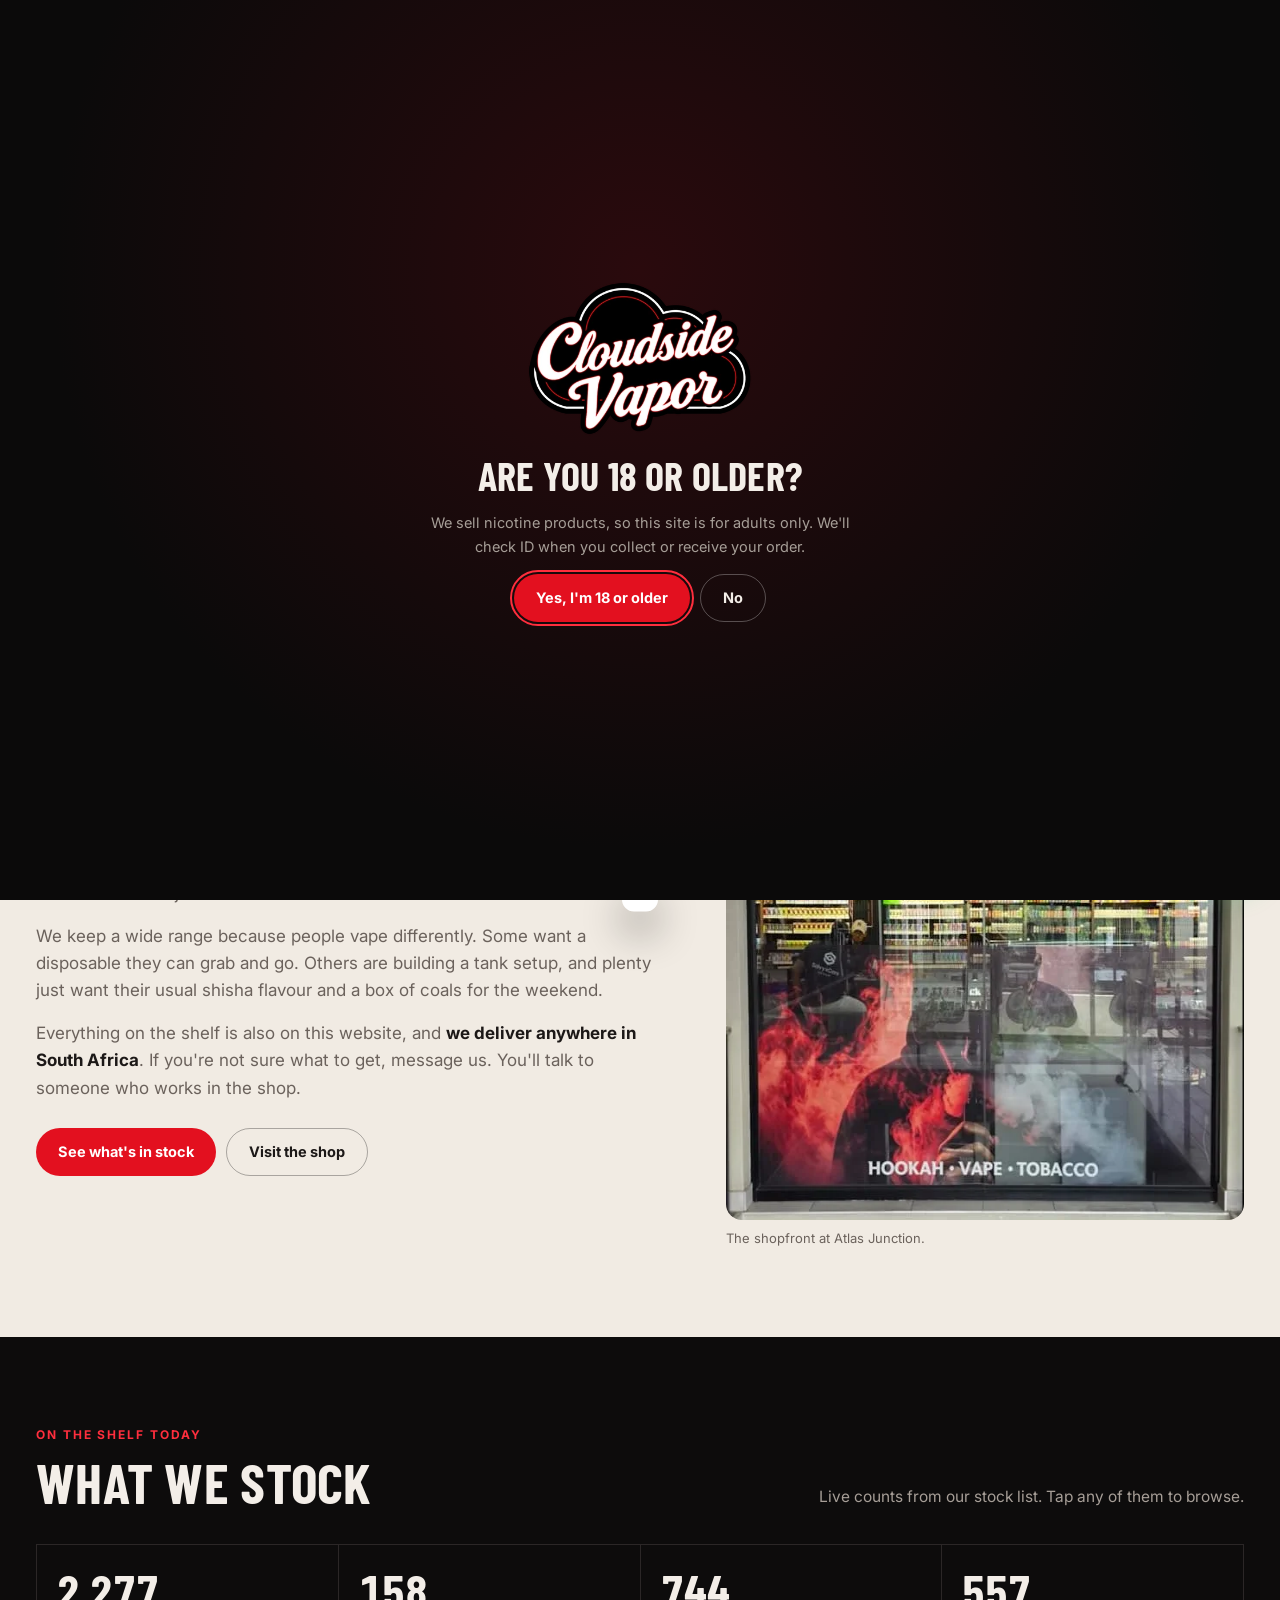
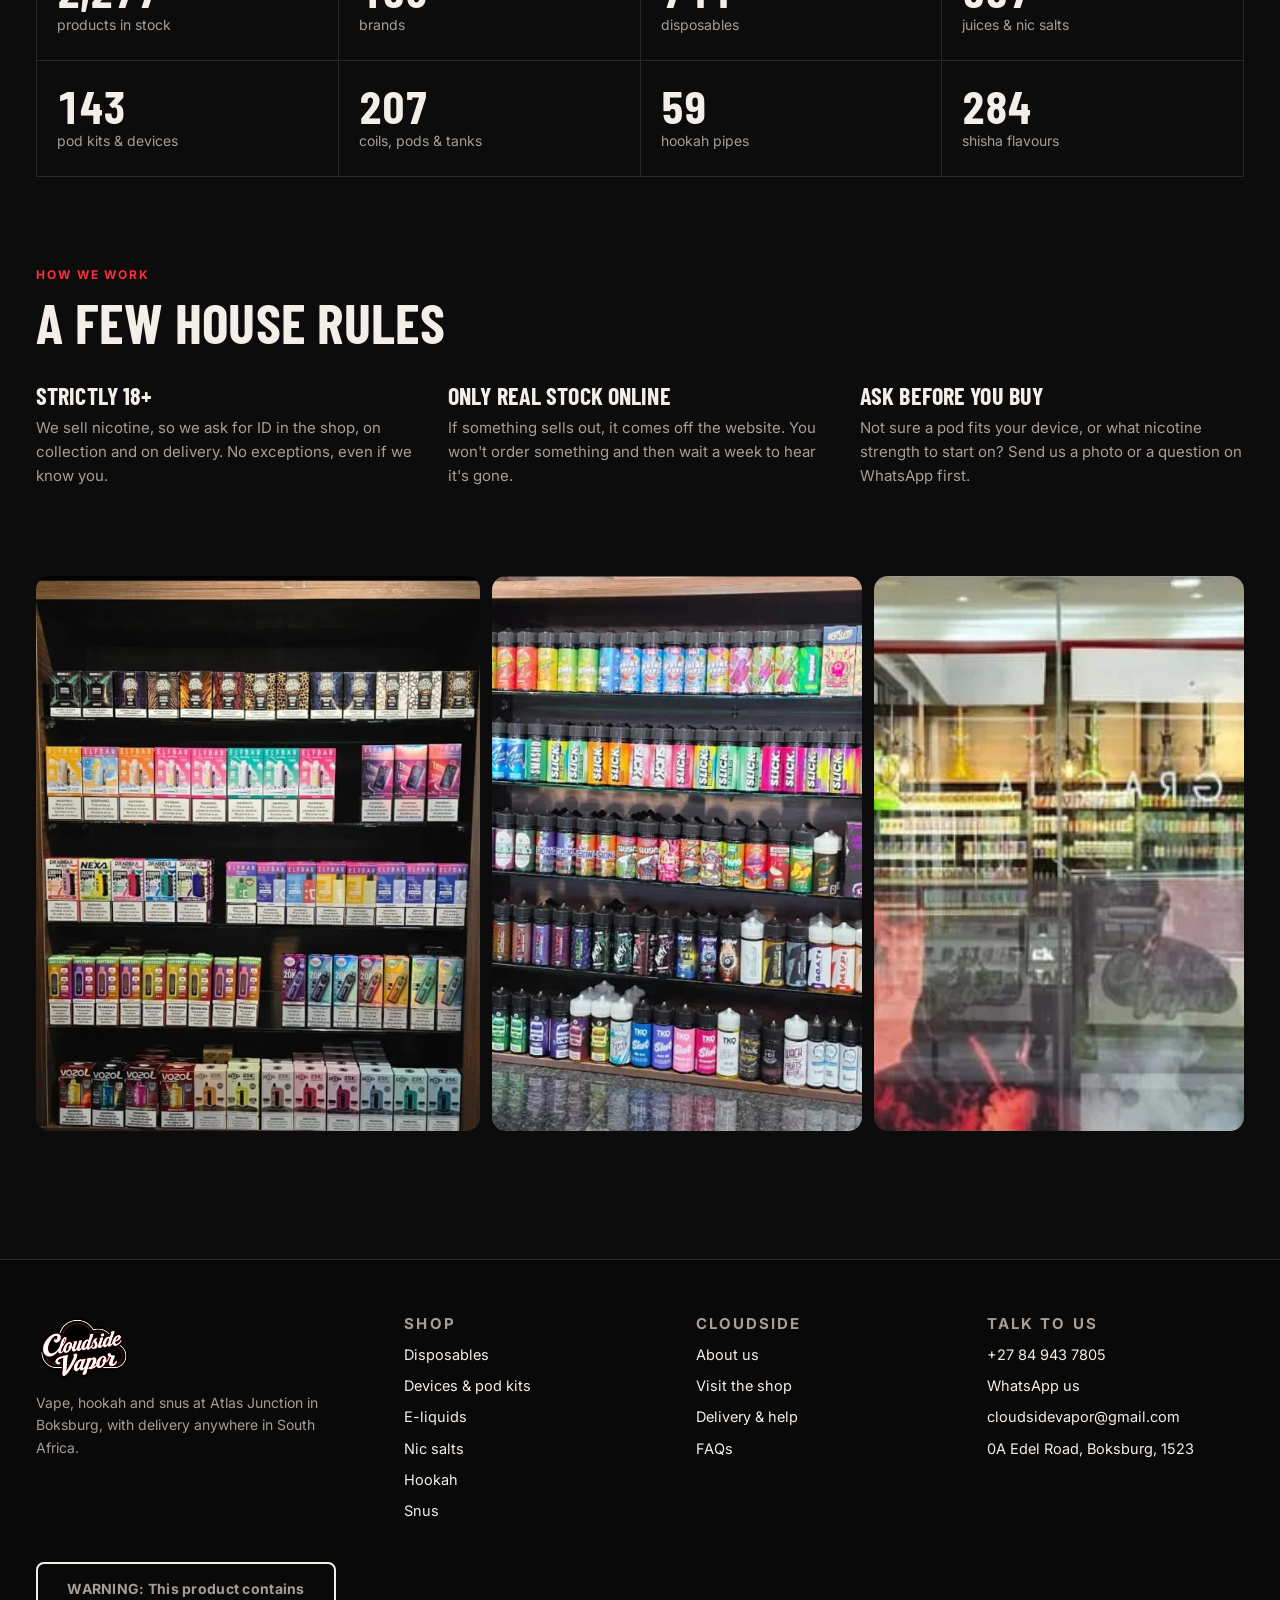
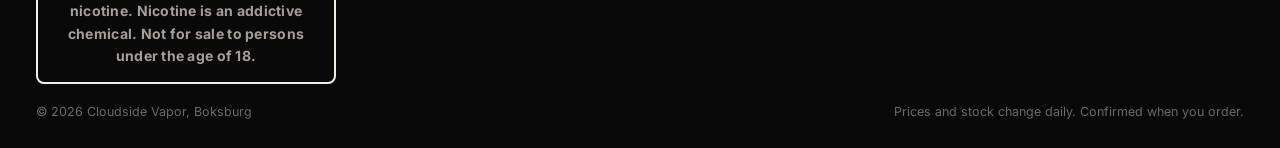
==== about.html @ 5104799c "Rebuild as Cloudside Vapor: multi-page shop with real in-stock catalogue Home, shop with filters, pr" ====
<!doctype html>
<html lang="en-ZA">
<head>
<meta charset="utf-8">
<meta name="viewport" content="width=device-width, initial-scale=1, viewport-fit=cover">
<title>About us · Cloudside Vapor</title>
<meta name="description" content="Cloudside Vapor is a vape, hookah and tobacco shop at Atlas Junction, Boksburg, with delivery across South Africa.">
<meta name="robots" content="noindex, nofollow">
<meta name="theme-color" content="#0d0c0c">
<link rel="icon" href="assets/img/icon.png">
<link rel="preconnect" href="https://fonts.googleapis.com"><link rel="preconnect" href="https://fonts.gstatic.com" crossorigin>
<link rel="stylesheet" href="https://fonts.googleapis.com/css2?family=Barlow+Condensed:wght@600;700&family=Inter:wght@400;500;600;700&display=swap" media="print" onload="this.media='all'">
<link rel="stylesheet" href="assets/site.css">
<style>
.story{display:grid;grid-template-columns:1.1fr .9fr;gap:56px;align-items:center}
.story p{font-size:17px;color:var(--paper-mute);max-width:56ch}
.story p+p{margin-top:16px}
.story p b{color:var(--paper-ink)}
.story figure img{border-radius:16px;width:100%}
.story figcaption{font-size:13px;color:var(--paper-mute);margin-top:8px}
.stock{display:grid;grid-template-columns:repeat(4,1fr);border-top:1px solid var(--line);border-left:1px solid var(--line)}
.stock a{padding:22px 20px;border-right:1px solid var(--line);border-bottom:1px solid var(--line);transition:background .2s}
.stock a:hover{background:var(--panel)}
.stock b{display:block;font-family:var(--head);font-size:46px;line-height:1;font-variant-numeric:tabular-nums}
.stock span{color:var(--mute);font-size:14px}
.rules{display:grid;grid-template-columns:repeat(3,1fr);gap:28px}
.rules h3{font-size:24px;text-transform:uppercase;margin-bottom:8px}
.rules p{color:var(--mute);font-size:15px}
.gallery{display:grid;grid-template-columns:1.2fr 1fr 1fr;gap:12px}
.gallery img{border-radius:14px;width:100%;height:100%;object-fit:cover;aspect-ratio:4/5}
.cta{display:flex;gap:10px;flex-wrap:wrap;margin-top:26px}
@media (max-width:900px){.story{grid-template-columns:1fr}.stock{grid-template-columns:repeat(2,1fr)}.rules{grid-template-columns:1fr}.gallery{grid-template-columns:1fr 1fr}.gallery img:first-child{grid-column:1/-1;aspect-ratio:1}}
</style>
</head>
<body data-page="about">
<main id="main">
  <div class="wrap">
    <nav class="crumbs" aria-label="Breadcrumb"><a href="index.html">Home</a><span>/</span><span>About us</span></nav>
    <header class="phead"><span class="tag">About Cloudside</span><h1 style="margin-top:12px">A proper shop, not just a website</h1>
      <p>We're a vape, hookah and tobacco shop on Atlas Road in Boksburg. You can walk in, and you can also order from anywhere in the country.</p></header>
  </div>

  <section class="sec paper" style="margin-top:48px">
    <div class="wrap story">
      <div>
        <span class="tag">Who we are</span>
        <h2 style="margin:12px 0 22px">Atlas Junction, Boksburg</h2>
        <p>Cloudside Vapor is at <b>0A Edel Road in Atlas Junction</b>. Walk in and you'll see hookah pipes along the top shelf, a whole wall of disposables, and rows of 100ml and 120ml juices from local and international brands.</p>
        <p>We keep a wide range because people vape differently. Some want a disposable they can grab and go. Others are building a tank setup, and plenty just want their usual shisha flavour and a box of coals for the weekend.</p>
        <p>Everything on the shelf is also on this website, and <b>we deliver anywhere in South Africa</b>. If you're not sure what to get, message us. You'll talk to someone who works in the shop.</p>
        <div class="cta"><a class="btn btn-red" href="shop.html">See what's in stock</a><a class="btn btn-line" href="visit.html">Visit the shop</a></div>
      </div>
      <figure><img src="assets/img/shopfront.webp" alt="The Cloudside Vapor shopfront" width="600" height="583" loading="lazy"><figcaption>The shopfront at Atlas Junction.</figcaption></figure>
    </div>
  </section>

  <section class="sec">
    <div class="wrap">
      <div class="sec-head"><div><span class="tag">On the shelf today</span><h2>What we stock</h2></div><p>Live counts from our stock list. Tap any of them to browse.</p></div>
      <div class="stock" id="stock"></div>
    </div>
  </section>

  <section class="sec" style="padding-top:0">
    <div class="wrap">
      <div class="sec-head"><div><span class="tag">How we work</span><h2>A few house rules</h2></div></div>
      <div class="rules">
        <div class="rv"><h3>Strictly 18+</h3><p>We sell nicotine, so we ask for ID in the shop, on collection and on delivery. No exceptions, even if we know you.</p></div>
        <div class="rv"><h3>Only real stock online</h3><p>If something sells out, it comes off the website. You won't order something and then wait a week to hear it's gone.</p></div>
        <div class="rv"><h3>Ask before you buy</h3><p>Not sure a pod fits your device, or what nicotine strength to start on? Send us a photo or a question on WhatsApp first.</p></div>
      </div>
    </div>
  </section>

  <section class="sec" style="padding-top:0">
    <div class="wrap">
      <div class="gallery">
        <img src="assets/img/disposables.webp" alt="Disposables wall: Elf Bar, Dragbar, Artery, Vozol and more" width="600" height="795" loading="lazy">
        <img src="assets/img/eliquids.webp" alt="Rows of e-liquid bottles" width="600" height="685" loading="lazy">
        <img src="assets/img/interior.webp" alt="Hookah pipes on display inside the shop" width="600" height="337" loading="lazy">
      </div>
    </div>
  </section>
</main>
<script src="assets/site.js"></script>
<script>
loadProducts().then((all) => {
  const fmt = (n) => n.toLocaleString("en-ZA").replace(/ /g, " ");
  const n = (fn) => fmt(all.filter(fn).length);
  const brands = new Set(all.map((p) => p.b).filter(Boolean)).size;
  $("#stock").innerHTML = [
    [n(() => true), "products in stock", "shop.html"],
    [brands, "brands", "shop.html"],
    [n((p) => p.s === "Disposables"), "disposables", "shop.html?s=Disposables"],
    [n((p) => p.s === "Nic Salts" || p.s === "E Liquids"), "juices & nic salts", "shop.html?c=vape"],
    [n((p) => p.s === "Devices"), "pod kits & devices", "shop.html?s=Devices"],
    [n((p) => p.s === "Coils, Pods & Tanks"), "coils, pods & tanks", "shop.html?s=Coils%2C+Pods+%26+Tanks"],
    [n((p) => p.s === "Hookah Pipes"), "hookah pipes", "shop.html?s=Hookah+Pipes"],
    [n((p) => p.s === "Hookah Flavour"), "shisha flavours", "shop.html?s=Hookah+Flavour"]
  ].map(([v, l, h]) => `<a href="${h}"><b>${v}</b><span>${l}</span></a>`).join("");
});
</script>
</body>
</html>
---- assets/site.css ----
/* Cloudside Vapor — shared styles. Dark shop floor, warm paper for the "about us" moments, one red. */
:root{
  --bg:#0d0c0c; --panel:#161414; --panel2:#1d1a1a; --line:#2b2727; --ink:#f3eee8; --mute:#a69e97; --dim:#6f6863;
  --red:#e3101f; --red-hi:#ff2e3d; --red-soft:rgba(227,16,31,.14);
  --paper:#f1ebe3; --paper-ink:#1c1817; --paper-mute:#6b625c; --paper-line:#ddd3c8;
  --ok:#2fbf71; --warn:#e8a33a;
  --head:"Barlow Condensed","Arial Narrow",Impact,sans-serif; --body:Inter,system-ui,-apple-system,"Segoe UI",sans-serif;
  --r:14px; --ease:cubic-bezier(.2,.8,.2,1); --hdr:72px;
  color-scheme:dark;
}
*{box-sizing:border-box;margin:0;padding:0}
html{scroll-behavior:smooth;-webkit-text-size-adjust:100%}
body{background:var(--bg);color:var(--ink);font-family:var(--body);font-size:15.5px;line-height:1.6;overflow-x:hidden;-webkit-font-smoothing:antialiased}
body.lock{overflow:hidden}
img{max-width:100%;display:block}
a{color:inherit;text-decoration:none}
button,input,select,textarea{font:inherit;color:inherit}
button{background:none;border:0;cursor:pointer}
:focus-visible{outline:2px solid var(--red-hi);outline-offset:2px;border-radius:6px}
.wrap{width:100%;max-width:1240px;margin-inline:auto;padding-left:max(16px,env(safe-area-inset-left,0px));padding-right:max(16px,env(safe-area-inset-right,0px))}
h1,h2,h3,h4{font-family:var(--head);font-weight:700;line-height:1;letter-spacing:.005em;text-wrap:balance}
h1{font-size:clamp(46px,8vw,92px);text-transform:uppercase}
h2{font-size:clamp(34px,5vw,56px);text-transform:uppercase}
h3{font-size:24px}
.tag{font-size:12px;font-weight:700;letter-spacing:.16em;text-transform:uppercase;color:var(--red-hi)}
.muted{color:var(--mute)}
.sr{position:absolute;width:1px;height:1px;overflow:hidden;clip:rect(0 0 0 0);white-space:nowrap}
.sec{padding-block:88px}
.sec-head{display:flex;justify-content:space-between;align-items:end;gap:20px 40px;flex-wrap:wrap;margin-bottom:34px}
.sec-head p{max-width:440px;color:var(--mute)}
.sec-head .tag{display:block;margin-bottom:10px}

/* buttons */
.btn{display:inline-flex;align-items:center;justify-content:center;gap:9px;height:48px;padding:0 22px;border-radius:999px;font-weight:700;font-size:14.5px;white-space:nowrap;transition:background .2s,transform .2s var(--ease),border-color .2s,color .2s}
.btn:active{transform:scale(.97)}
.btn svg{width:18px;height:18px;flex:none}
.btn-red{background:var(--red);color:#fff}
.btn-red:hover{background:var(--red-hi)}
.btn-line{border:1.5px solid rgba(255,255,255,.28)}
.btn-line:hover{border-color:#fff}
.btn-white{background:#fff;color:#111}
.btn-white:hover{background:var(--red);color:#fff}
.btn-wa{background:#25d366;color:#05301a}
.btn-wa:hover{background:#3be37b}
.btn-sm{height:38px;padding:0 15px;font-size:13.5px}
.btn[disabled]{opacity:.45;pointer-events:none}
.link{text-decoration:underline;text-underline-offset:3px;text-decoration-color:rgba(255,255,255,.35)}
.link:hover{text-decoration-color:currentColor}

/* top strip + header */
.strip{background:var(--red);color:#fff;font-size:13px;font-weight:600}
.strip .wrap{display:flex;justify-content:center;gap:8px 26px;flex-wrap:wrap;padding-block:7px;text-align:center}
.strip a{text-decoration:underline;text-underline-offset:2px}
header.hdr{position:sticky;top:env(safe-area-inset-top,0px);z-index:60;background:rgba(13,12,12,.9);backdrop-filter:blur(12px);-webkit-backdrop-filter:blur(12px);border-bottom:1px solid var(--line)}
.hdr-in{display:flex;align-items:center;gap:22px;height:var(--hdr)}
.logo img{height:50px;width:auto}
.nav{display:flex;gap:4px;font-weight:600;font-size:14.5px}
.nav a{padding:8px 12px;border-radius:8px;color:var(--mute);transition:color .2s,background .2s}
.nav a:hover,.nav a[aria-current="page"]{color:var(--ink);background:rgba(255,255,255,.05)}
.hsearch{flex:1;max-width:380px;margin-left:auto;display:flex;align-items:center;gap:8px;height:42px;padding:0 14px;border-radius:999px;background:var(--panel2);border:1px solid var(--line)}
.hsearch:focus-within{border-color:var(--red)}
.hsearch svg{width:16px;color:var(--dim);flex:none}
.hsearch input{background:none;border:0;outline:0;width:100%;font-size:14px}
.icons{display:flex;gap:6px;align-items:center}
.ibtn{position:relative;width:42px;height:42px;border-radius:50%;display:grid;place-items:center;transition:background .2s}
.ibtn:hover{background:rgba(255,255,255,.07)}
.ibtn svg{width:21px;height:21px}
.ibtn .n{position:absolute;top:2px;right:0;min-width:18px;height:18px;padding:0 5px;border-radius:9px;background:var(--red);color:#fff;font-size:10.5px;font-weight:800;display:grid;place-items:center}
.ibtn .n[hidden]{display:none}
.ibtn.bump{animation:bump .45s var(--ease)}
@keyframes bump{40%{transform:scale(1.22)}}
.burger{display:none}
.mnav{position:fixed;inset:0;z-index:95;background:var(--bg);padding:calc(20px + env(safe-area-inset-top,0px)) max(20px,env(safe-area-inset-right,0px)) 30px max(20px,env(safe-area-inset-left,0px));display:flex;flex-direction:column;gap:4px;transform:translateX(100%);transition:transform .4s var(--ease);overflow:auto}
.mnav.on{transform:none}
.mnav .x{align-self:flex-end;margin-bottom:10px}
.mnav a{font-family:var(--head);font-size:40px;font-weight:700;text-transform:uppercase;padding:4px 0;border-bottom:1px solid var(--line)}
.mnav .mfoot{margin-top:auto;padding-top:24px;color:var(--mute);font-size:14px;display:grid;gap:6px}

/* product card */
.grid{display:grid;grid-template-columns:repeat(auto-fill,minmax(212px,1fr));gap:16px}
.card{position:relative;display:flex;flex-direction:column;background:var(--panel);border:1px solid var(--line);border-radius:var(--r);overflow:hidden;transition:border-color .25s,transform .3s var(--ease)}
.card:hover{border-color:#433c3c;transform:translateY(-3px)}
.card .ph{position:relative;aspect-ratio:1;background:#fff;display:grid;place-items:center;overflow:hidden}
.card .ph img{width:100%;height:100%;object-fit:contain;padding:10px;transition:transform .5s var(--ease)}
.card:hover .ph img{transform:scale(1.05)}
.noimg{width:100%;height:100%;display:grid;place-items:center;align-content:center;gap:8px;background:repeating-linear-gradient(-45deg,#191616 0 10px,#1c1919 10px 20px);color:var(--dim);text-align:center;padding:14px}
.noimg img{width:62%;opacity:.55;padding:0!important}
.noimg span{font-size:11px;letter-spacing:.12em;text-transform:uppercase}
.card .flags{position:absolute;top:10px;left:10px;display:flex;gap:6px;z-index:2}
.flag{font-size:10.5px;font-weight:800;letter-spacing:.1em;text-transform:uppercase;padding:4px 8px;border-radius:5px;background:var(--red);color:#fff}
.flag.dark{background:#111;color:#fff}
.fav{position:absolute;top:8px;right:8px;z-index:2;width:36px;height:36px;border-radius:50%;background:rgba(17,17,17,.75);display:grid;place-items:center;color:#fff;transition:transform .2s}
.fav:hover{transform:scale(1.1)}
.fav svg{width:17px;height:17px}
.fav.on svg{fill:var(--red-hi);stroke:var(--red-hi)}
.card .bd{padding:13px 14px 14px;display:flex;flex-direction:column;gap:4px;flex:1}
.card .br{font-size:11px;font-weight:700;letter-spacing:.12em;text-transform:uppercase;color:var(--dim)}
.card .nm{font-weight:600;font-size:14.5px;line-height:1.35;display:-webkit-box;-webkit-line-clamp:2;-webkit-box-orient:vertical;overflow:hidden}
.card .nm a::after{content:"";position:absolute;inset:0;z-index:1}
.card .ft{display:flex;align-items:center;justify-content:space-between;gap:8px;margin-top:auto;padding-top:10px}
.price{font-family:var(--head);font-weight:700;font-size:26px;line-height:1;font-variant-numeric:tabular-nums}
.price small{font-family:var(--body);font-size:11px;font-weight:600;color:var(--mute);margin-right:3px}
.price.ask{font-size:15px;font-family:var(--body);color:var(--mute)}
.add{position:relative;z-index:2;width:40px;height:40px;border-radius:50%;background:#fff;color:#111;display:grid;place-items:center;transition:background .2s,color .2s,transform .2s;flex:none}
.add:hover{background:var(--red);color:#fff}
.add svg{width:18px;height:18px}
.add.ok{background:var(--ok);color:#fff}
.chips{display:flex;gap:5px;flex-wrap:wrap}
.chip{font-size:11px;padding:2px 8px;border-radius:999px;background:rgba(255,255,255,.06);color:var(--mute)}

/* rails */
.rail{display:grid;grid-auto-flow:column;grid-auto-columns:minmax(200px,230px);gap:14px;overflow-x:auto;scroll-snap-type:x mandatory;padding-bottom:8px;scrollbar-width:thin}
.rail>*{scroll-snap-align:start}

/* drawer (cart + favourites) */
.scrim{position:fixed;inset:0;z-index:90;background:rgba(0,0,0,.6);opacity:0;visibility:hidden;transition:opacity .3s,visibility .3s}
.scrim.on{opacity:1;visibility:visible}
.drawer{position:fixed;top:0;right:0;bottom:0;z-index:100;width:min(440px,100%);background:#121010;border-left:1px solid var(--line);display:flex;flex-direction:column;transform:translateX(100%);transition:transform .45s var(--ease);padding-top:env(safe-area-inset-top,0px);padding-bottom:env(safe-area-inset-bottom,0px)}
.drawer.on{transform:none}
.dh{display:flex;align-items:center;justify-content:space-between;padding:18px 22px;border-bottom:1px solid var(--line)}
.dh h3{font-size:30px;text-transform:uppercase}
.x{width:40px;height:40px;border-radius:50%;border:1px solid var(--line);display:grid;place-items:center}
.x:hover{background:#fff;color:#111}
.x svg{width:16px;height:16px}
.db{flex:1;overflow:auto;padding:6px 22px}
.li{display:grid;grid-template-columns:64px 1fr auto;gap:12px;padding:14px 0;border-bottom:1px solid var(--line);align-items:start}
.li .th{width:64px;height:64px;border-radius:10px;background:#fff;overflow:hidden;display:grid;place-items:center}
.li .th img{width:100%;height:100%;object-fit:contain;padding:4px}
.li .th .noimg img{width:70%}
.li b{display:block;font-size:14px;font-weight:600;line-height:1.3}
.li .sub{font-size:12.5px;color:var(--mute)}
.qty{display:inline-flex;align-items:center;border:1px solid var(--line);border-radius:999px;margin-top:8px}
.qty button{width:30px;height:30px;font-weight:700}
.qty span{min-width:22px;text-align:center;font-size:13.5px;font-weight:700}
.rm{font-size:12px;color:var(--dim);text-decoration:underline;margin-left:10px}
.li .lt{font-family:var(--head);font-weight:700;font-size:20px;white-space:nowrap}
.df{padding:18px 22px;border-top:1px solid var(--line);display:grid;gap:12px;background:#0f0d0d}
.seg{display:grid;grid-template-columns:1fr 1fr;gap:5px;padding:4px;border-radius:12px;background:var(--panel2);border:1px solid var(--line)}
.seg button{padding:9px 6px;border-radius:9px;font-size:13.5px;font-weight:600;color:var(--mute)}
.seg button[aria-pressed="true"]{background:#fff;color:#111}
.field{display:grid;gap:5px}
.field label{font-size:11.5px;font-weight:700;letter-spacing:.1em;text-transform:uppercase;color:var(--dim)}
.field input,.field textarea,.field select{background:var(--panel2);border:1px solid var(--line);border-radius:10px;padding:11px 13px;outline:0;font-size:14.5px;resize:vertical;width:100%}
.field input:focus,.field textarea:focus,.field select:focus{border-color:var(--red)}
.field input.bad{border-color:var(--red-hi)}
.tot{display:flex;justify-content:space-between;align-items:baseline}
.tot strong{font-family:var(--head);font-size:34px}
.fine{font-size:12px;color:var(--dim);text-align:center}
.empty{text-align:center;padding:50px 10px;color:var(--mute);display:grid;gap:10px;justify-items:center}
.empty b{color:var(--ink);font-size:17px}
.note{padding:12px 14px;border-radius:10px;background:var(--red-soft);border:1px solid rgba(227,16,31,.35);font-size:13.5px;color:var(--ink)}

/* toast */
.toast{position:fixed;left:50%;bottom:calc(22px + env(safe-area-inset-bottom,0px));z-index:150;transform:translate(-50%,140%);background:#fff;color:#111;padding:12px 18px;border-radius:999px;font-weight:600;font-size:14px;box-shadow:0 18px 40px rgba(0,0,0,.45);transition:transform .4s var(--ease);max-width:calc(100% - 32px);display:flex;gap:10px;align-items:center}
.toast.on{transform:translate(-50%,0)}
.toast a{color:var(--red);font-weight:700;white-space:nowrap}

/* age check */
.gate{position:fixed;inset:0;z-index:200;display:grid;place-items:center;padding:20px max(20px,env(safe-area-inset-right,0px)) 20px max(20px,env(safe-area-inset-left,0px));background:radial-gradient(ellipse at 50% 30%,#2a0a0d,#0b0a0a 65%)}
.gate[hidden]{display:none}
.gate-in{max-width:440px;text-align:center;display:grid;gap:16px;justify-items:center}
.gate-in img{width:min(240px,70%)}
.gate-in h2{font-size:40px}
.gate-in p{color:var(--mute);font-size:14.5px}
.gate .row{display:flex;gap:10px;flex-wrap:wrap;justify-content:center}

/* WhatsApp float */
.wa-float{position:fixed;right:calc(18px + env(safe-area-inset-right,0px));bottom:calc(18px + env(safe-area-inset-bottom,0px));z-index:40;width:56px;height:56px;border-radius:50%;background:#25d366;color:#fff;display:grid;place-items:center;box-shadow:0 10px 26px rgba(37,211,102,.35);transition:transform .25s var(--ease)}
.wa-float:hover{transform:scale(1.08)}
.wa-float svg{width:28px;height:28px}

/* footer */
footer.ftr{border-top:1px solid var(--line);margin-top:40px;padding-block:56px 26px;background:#0a0909}
.ftr-grid{display:grid;grid-template-columns:1.3fr 1fr 1fr 1fr;gap:34px}
.ftr h4{font-size:15px;letter-spacing:.14em;text-transform:uppercase;color:var(--mute);margin-bottom:12px;font-family:var(--body);font-weight:700}
.ftr ul{list-style:none;display:grid;gap:8px;font-size:14.5px}
.ftr ul a:hover{color:var(--red-hi)}
.ftr .logo img{height:64px;margin-bottom:12px}
.ftr p{color:var(--mute);font-size:14px;max-width:300px}
.warn{margin-top:40px;border:2px solid var(--ink);border-radius:8px;padding:14px 16px;font-weight:700;font-size:13px;text-align:center;letter-spacing:.02em}
.copy{margin-top:18px;display:flex;justify-content:space-between;gap:10px;flex-wrap:wrap;font-size:12.5px;color:var(--dim)}

/* paper (light) sections */
.paper{background:var(--paper);color:var(--paper-ink)}
.paper .muted,.paper .sec-head p{color:var(--paper-mute)}
.paper .tag{color:var(--red)}
.paper .btn-line{border-color:rgba(0,0,0,.3);color:var(--paper-ink)}
.paper .btn-line:hover{border-color:#000}

/* breadcrumbs + page head */
.crumbs{font-size:13px;color:var(--dim);display:flex;gap:8px;flex-wrap:wrap;padding-top:22px}
.crumbs a:hover{color:var(--ink)}
.phead{padding-block:34px 30px;border-bottom:1px solid var(--line)}
.phead p{color:var(--mute);max-width:600px;margin-top:12px;font-size:16.5px}

/* reveal: visible by default, only animates when JS adds .rv-on */
.rv-on .rv{opacity:0;transform:translateY(24px);transition:opacity .7s var(--ease),transform .7s var(--ease)}
.rv-on .rv.in{opacity:1;transform:none}

@media (max-width:1060px){
  .nav{display:none}
  .burger{display:grid}
}
@media (max-width:760px){
  :root{--hdr:62px}
  .logo img{height:40px}
  .strip span+span{display:none}
  .hsearch{display:none}
  .icons{margin-left:auto}
  .sec{padding-block:64px}
  .grid{grid-template-columns:repeat(2,minmax(0,1fr));gap:10px}
  .card .bd{padding:10px 11px 12px}
  .card .nm{font-size:13.5px}
  .price{font-size:22px}
  .add{width:36px;height:36px}
  .ftr-grid{grid-template-columns:1fr 1fr}
  .ftr-grid>div:first-child{grid-column:1/-1}
}
@media (prefers-reduced-motion:reduce){
  *,*::before,*::after{animation:none!important;transition:none!important;scroll-behavior:auto!important}
}
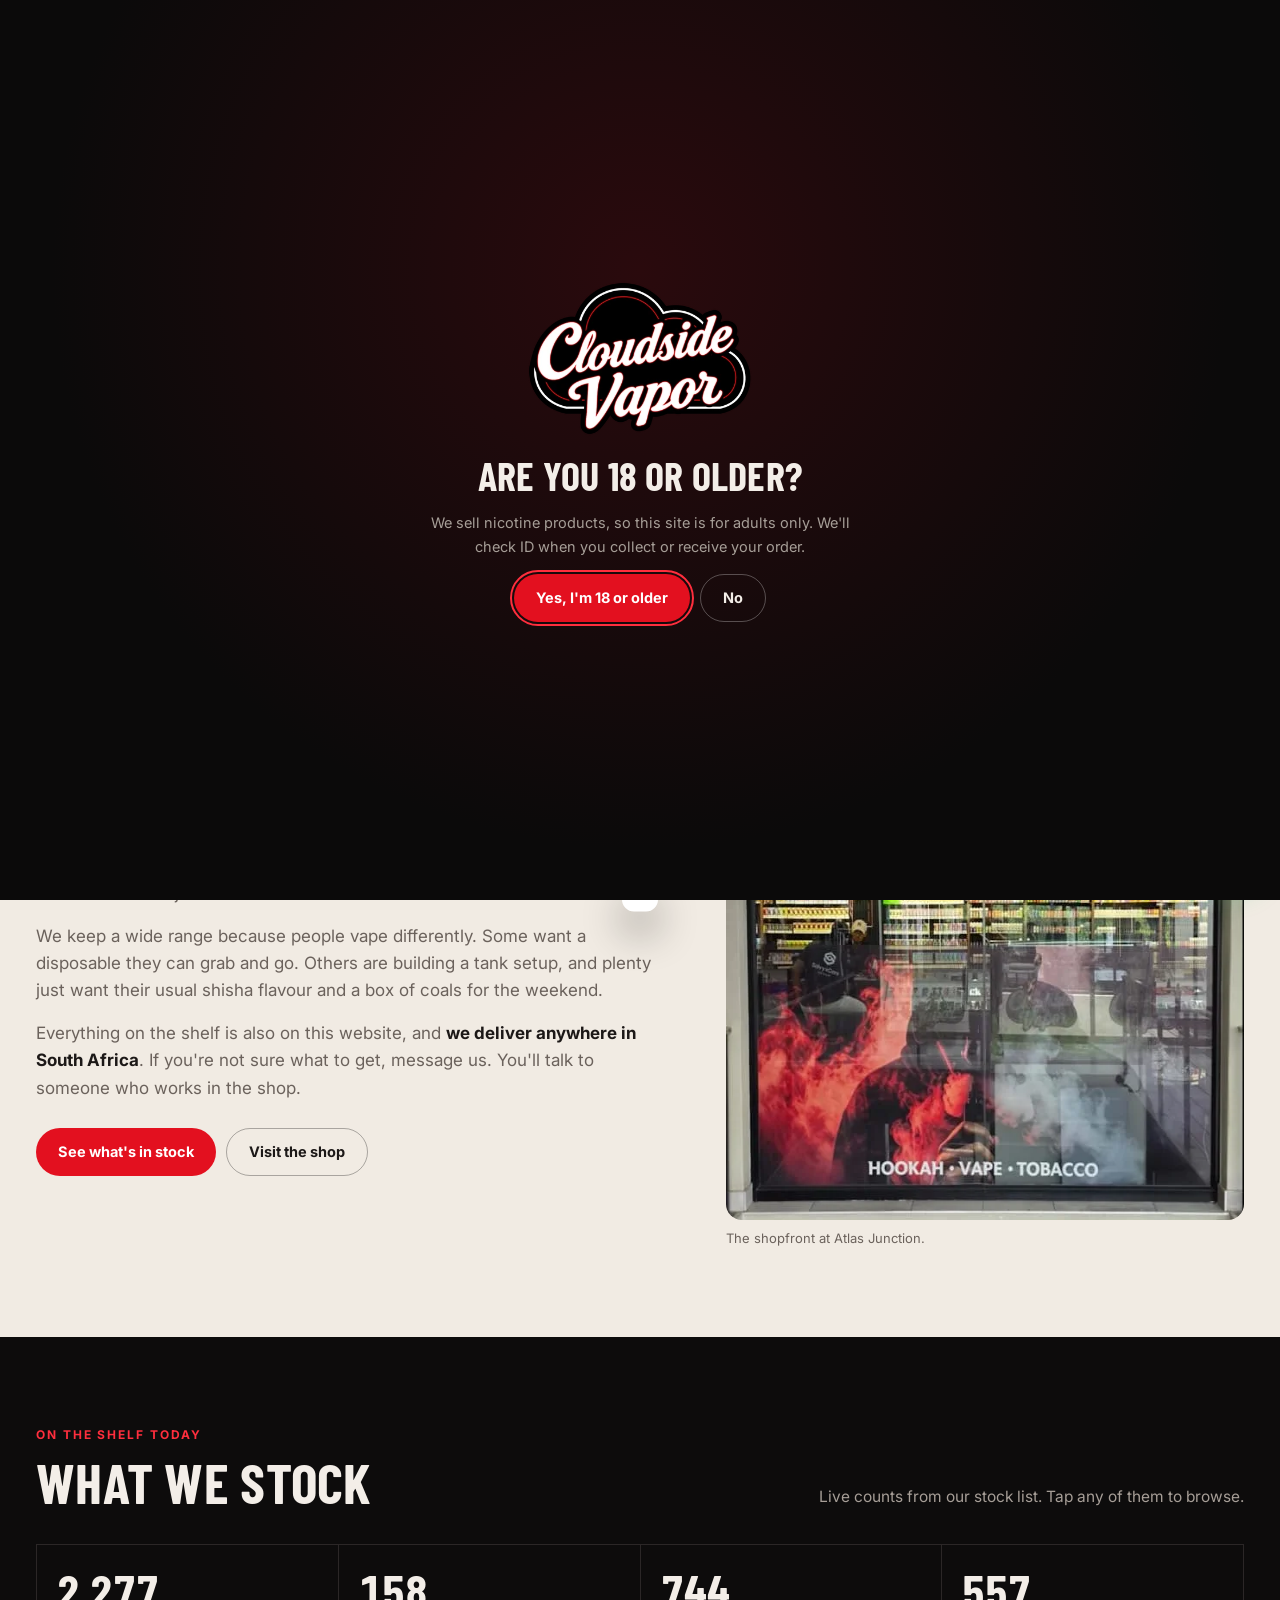
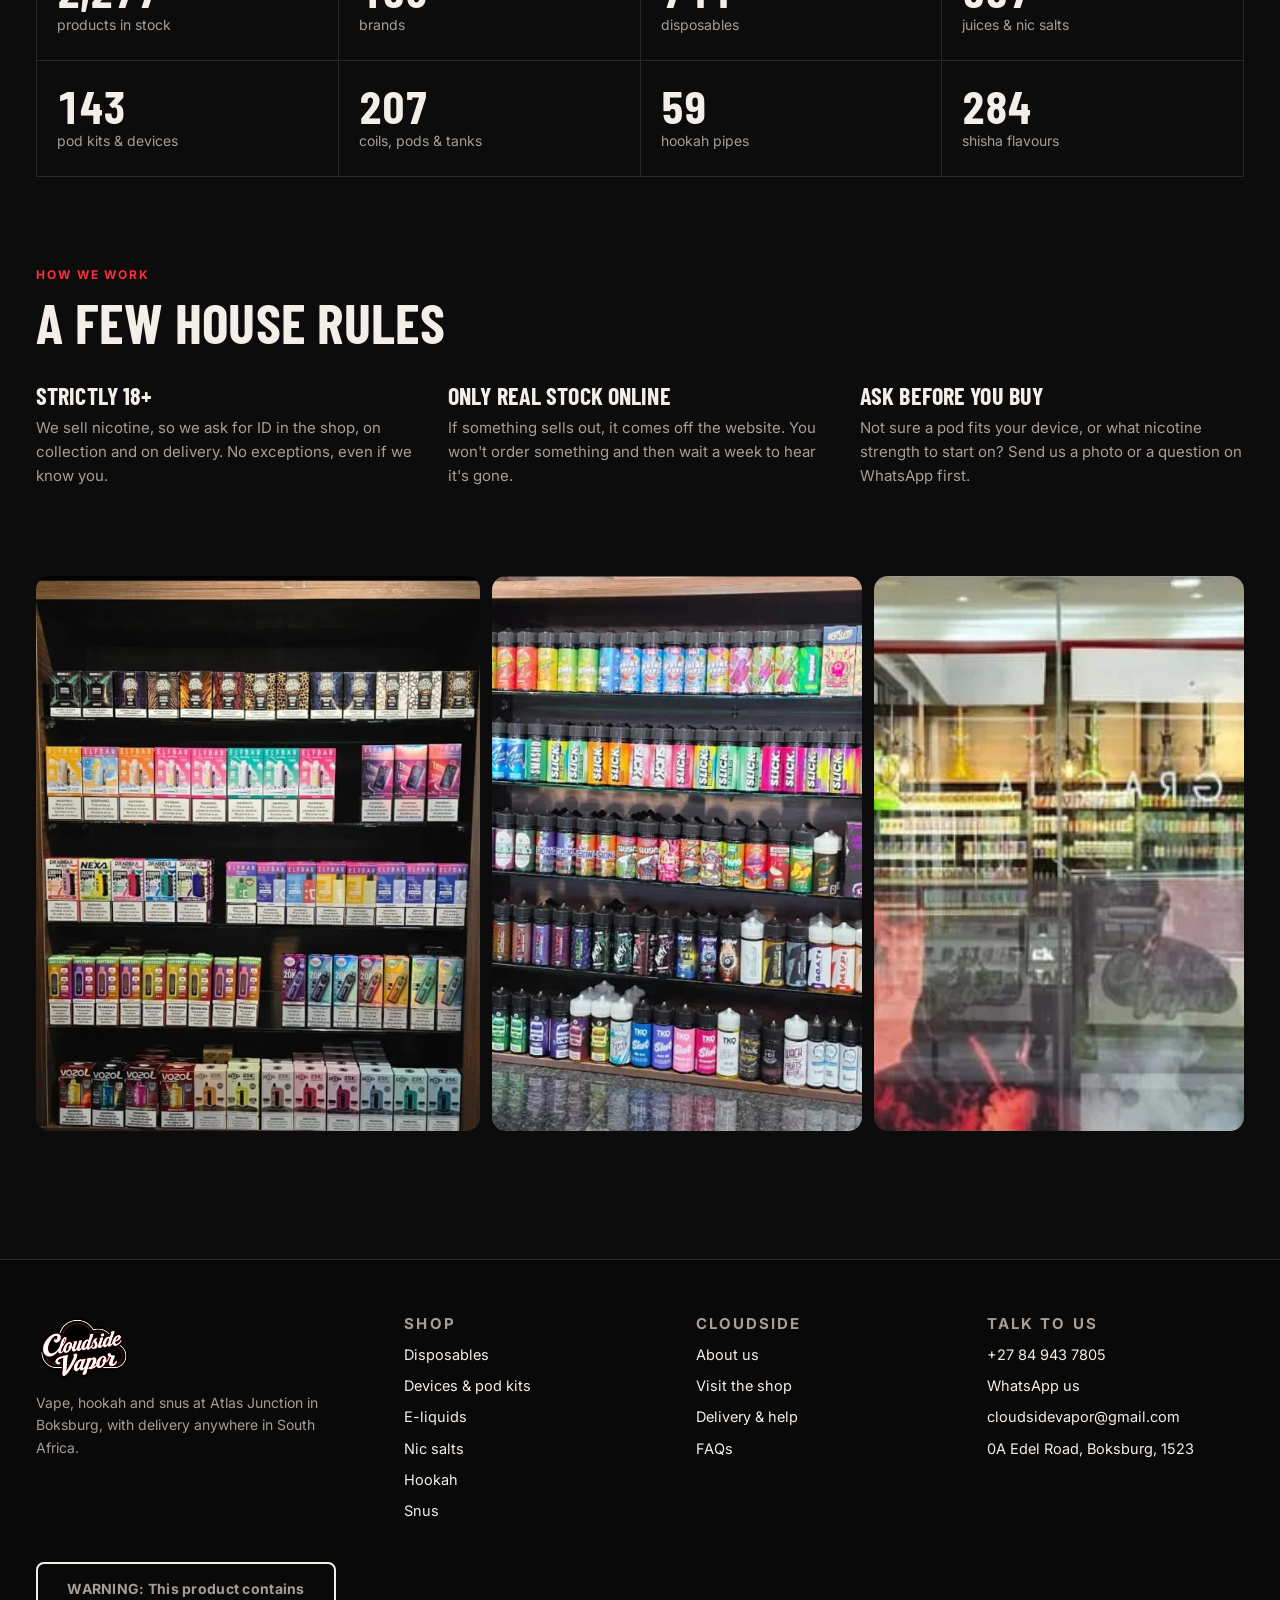
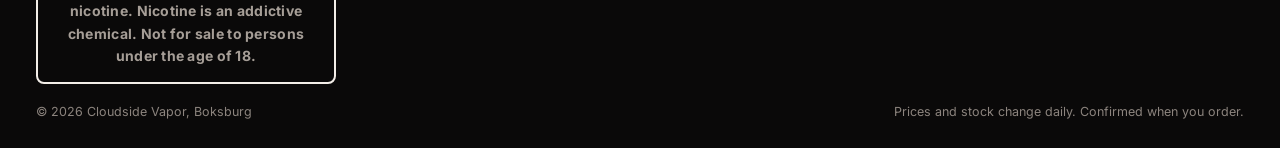
==== commit 3d943d95: "Stop layout shift from injected header; fix contrast, ARIA and heading order Co-Authored-By: Claude " ====
--- a/about.html
+++ b/about.html
@@ -33,6 +33,7 @@
 </style>
 </head>
 <body data-page="about">
+<script src="assets/site.js"></script>
 <main id="main">
   <div class="wrap">
     <nav class="crumbs" aria-label="Breadcrumb"><a href="index.html">Home</a><span>/</span><span>About us</span></nav>
@@ -82,7 +83,6 @@
     </div>
   </section>
 </main>
-<script src="assets/site.js"></script>
 <script>
 loadProducts().then((all) => {
   const fmt = (n) => n.toLocaleString("en-ZA").replace(/ /g, " ");
--- a/assets/site.css
+++ b/assets/site.css
@@ -1,6 +1,6 @@
 /* Cloudside Vapor — shared styles. Dark shop floor, warm paper for the "about us" moments, one red. */
 :root{
-  --bg:#0d0c0c; --panel:#161414; --panel2:#1d1a1a; --line:#2b2727; --ink:#f3eee8; --mute:#a69e97; --dim:#6f6863;
+  --bg:#0d0c0c; --panel:#161414; --panel2:#1d1a1a; --line:#2b2727; --ink:#f3eee8; --mute:#a69e97; --dim:#8c847e;
   --red:#e3101f; --red-hi:#ff2e3d; --red-soft:rgba(227,16,31,.14);
   --paper:#f1ebe3; --paper-ink:#1c1817; --paper-mute:#6b625c; --paper-line:#ddd3c8;
   --ok:#2fbf71; --warn:#e8a33a;
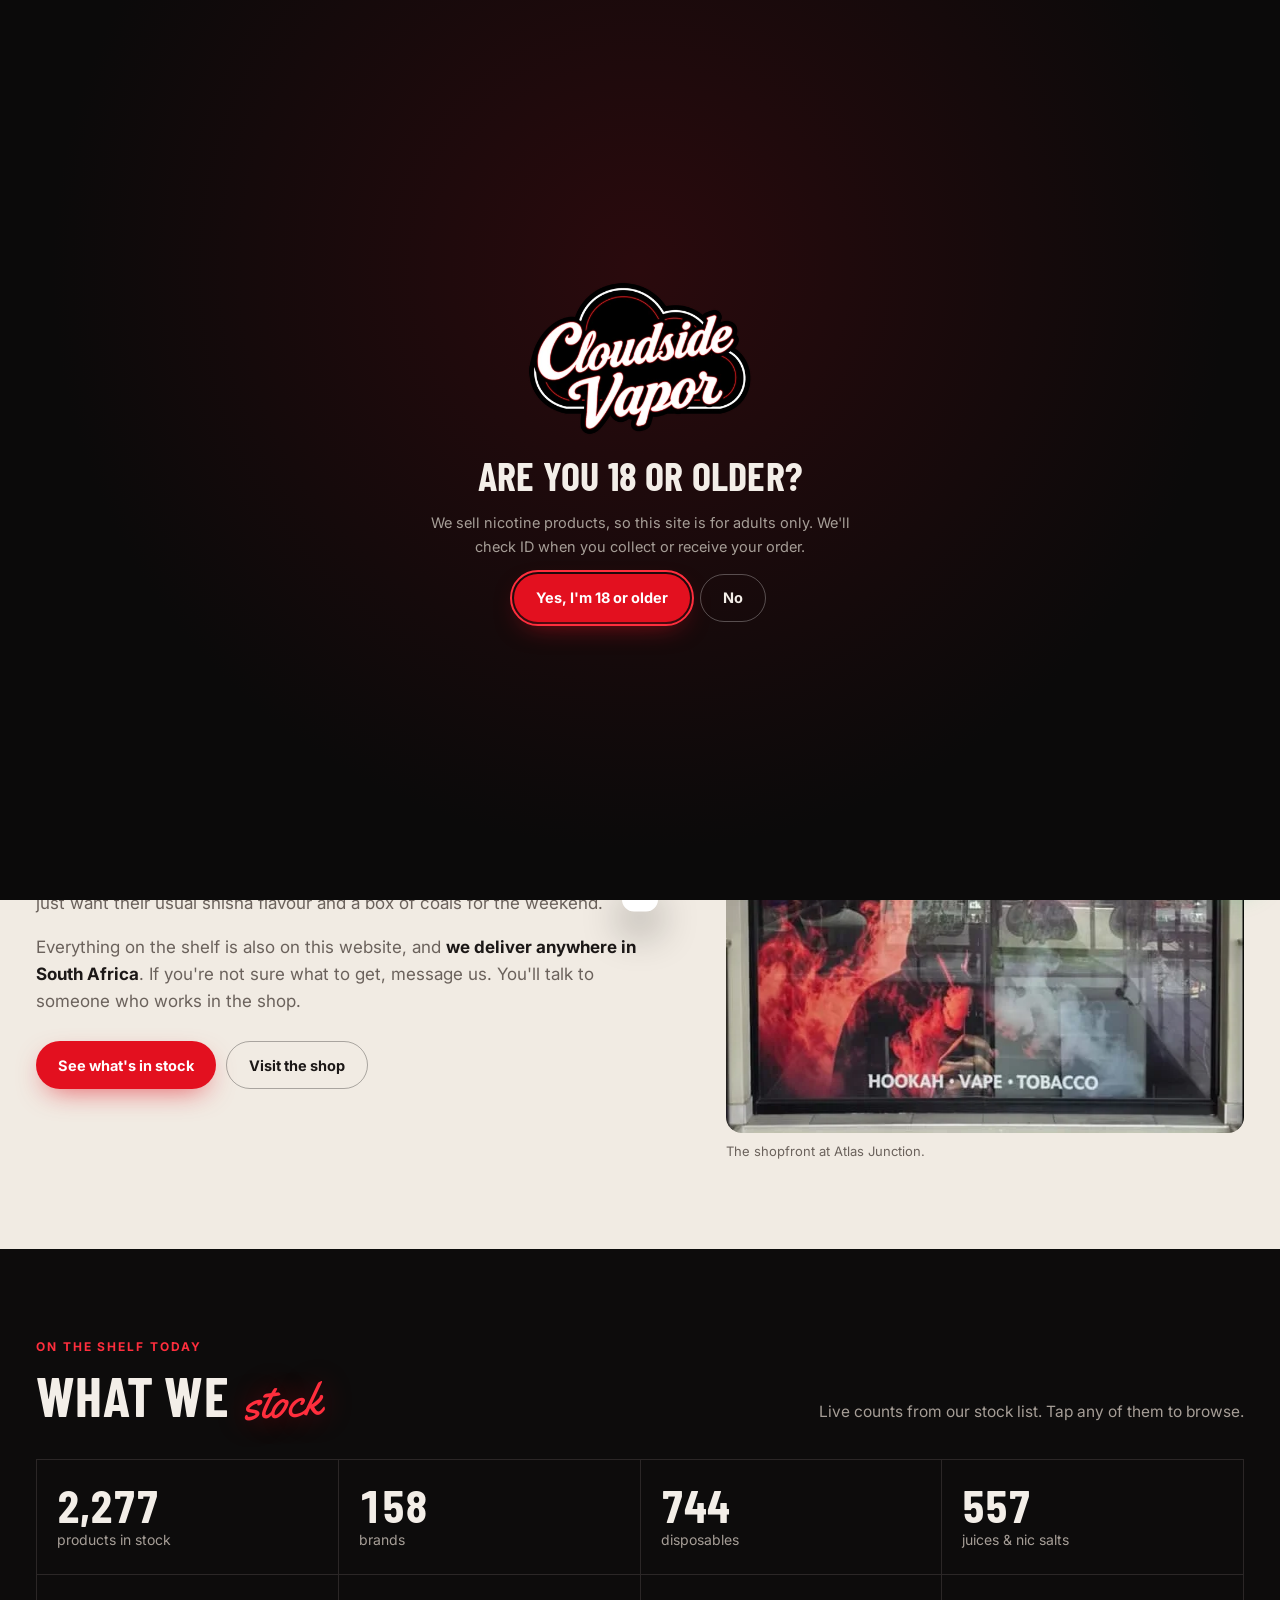
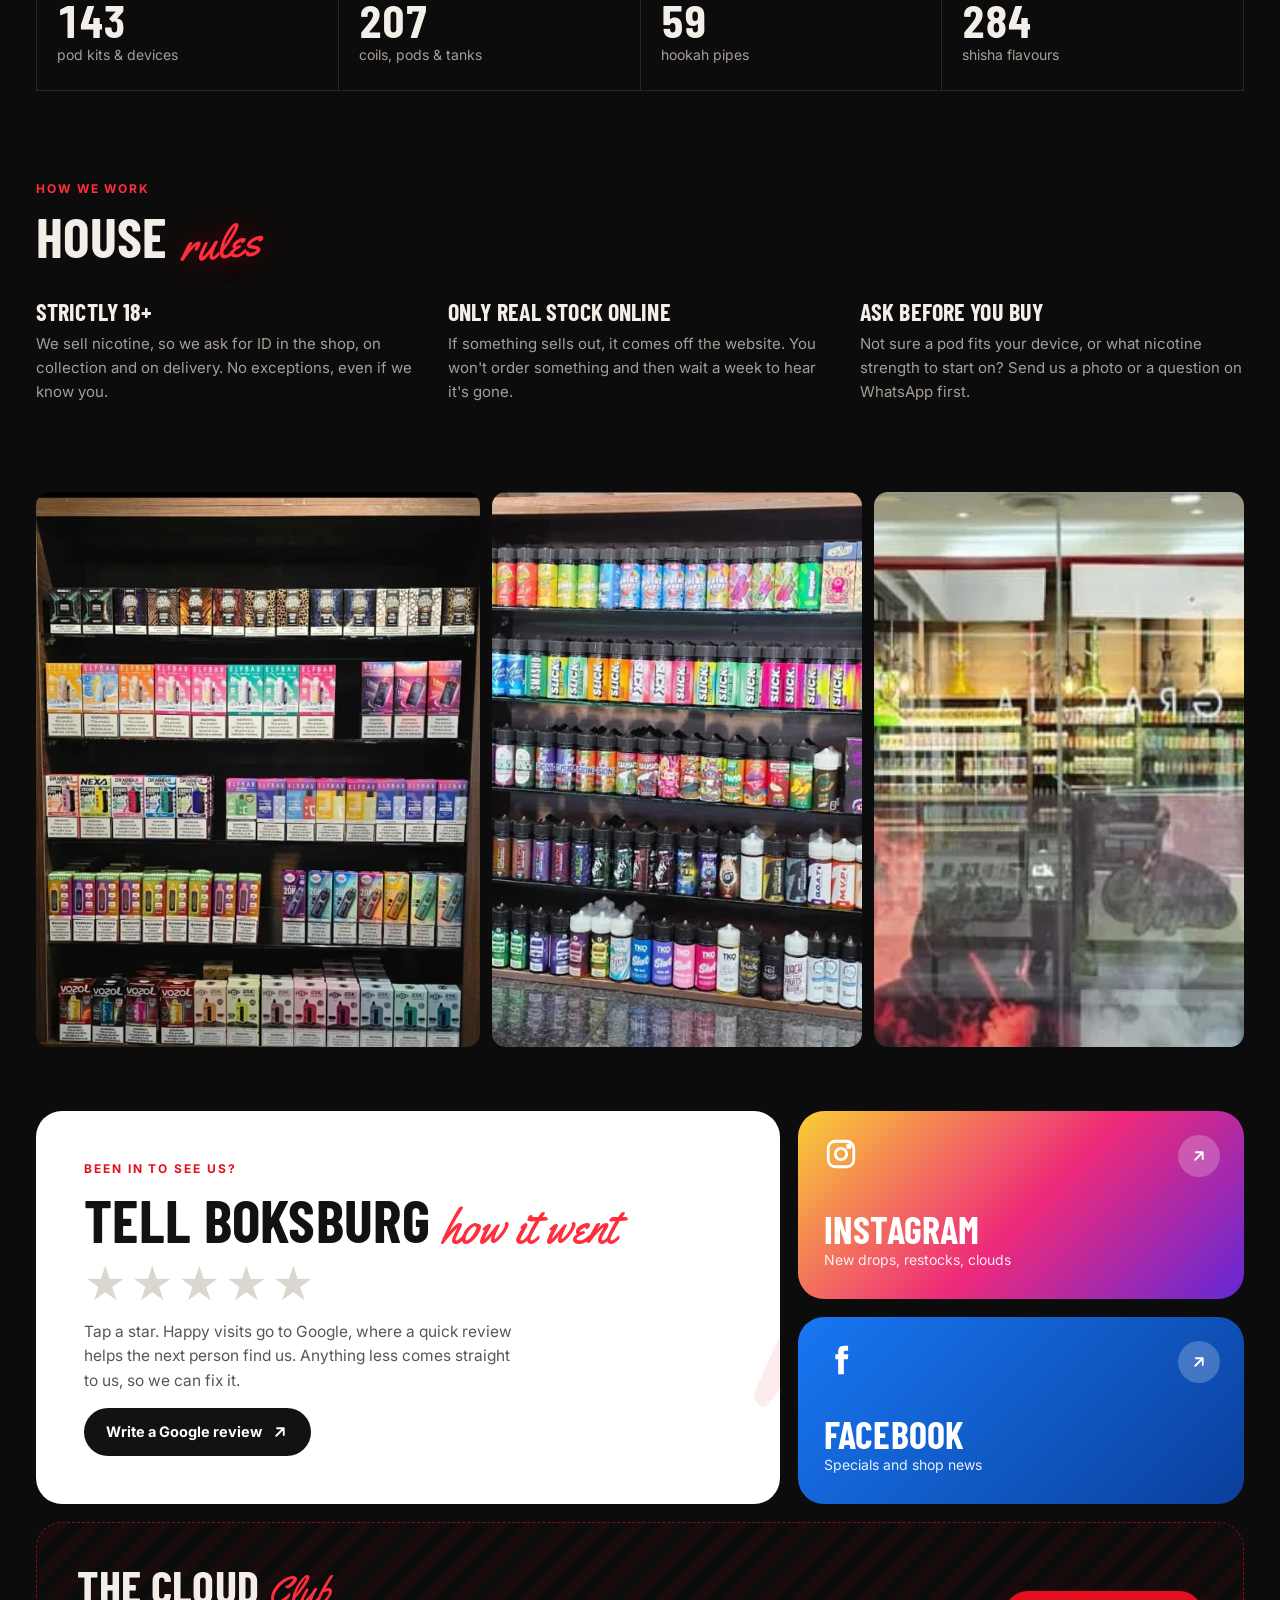
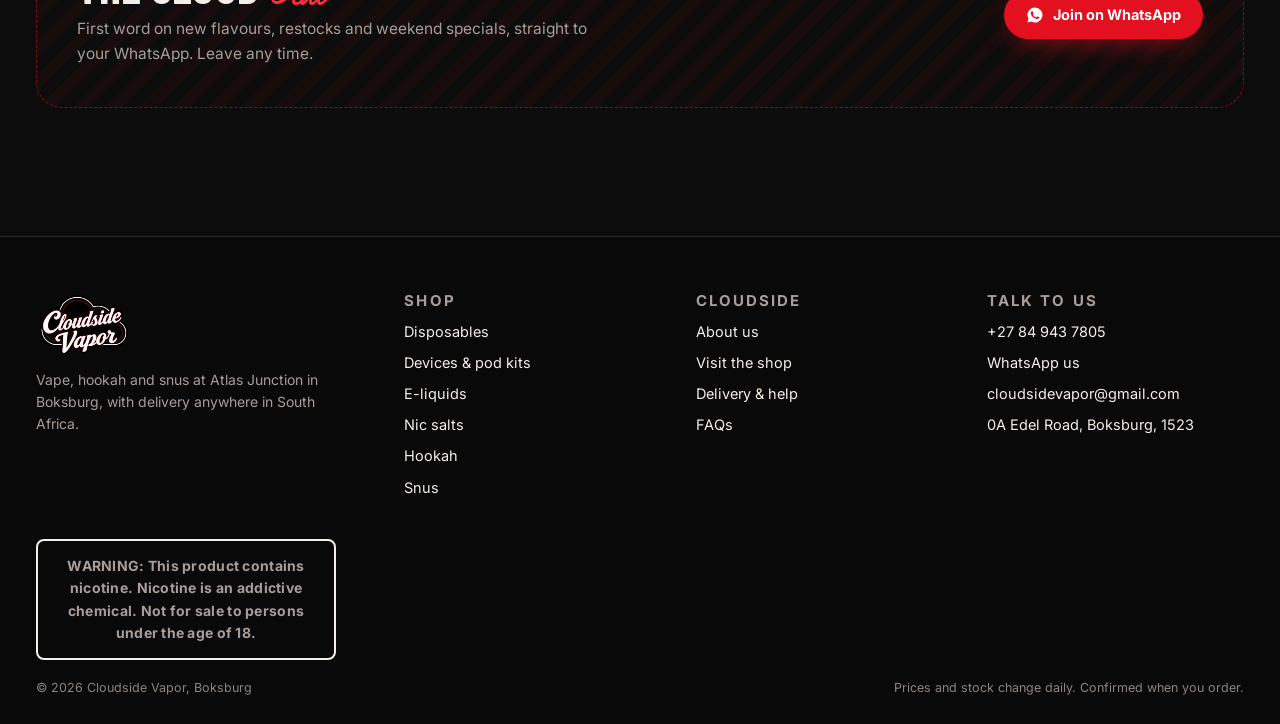
==== commit 7fccd7ac: "Bolder look, vape finder quiz, reviews and socials, 7Waves delivery Smoke hero, marquee bands, scrip" ====
--- a/about.html
+++ b/about.html
@@ -9,7 +9,7 @@
 <meta name="theme-color" content="#0d0c0c">
 <link rel="icon" href="assets/img/icon.png">
 <link rel="preconnect" href="https://fonts.googleapis.com"><link rel="preconnect" href="https://fonts.gstatic.com" crossorigin>
-<link rel="stylesheet" href="https://fonts.googleapis.com/css2?family=Barlow+Condensed:wght@600;700&family=Inter:wght@400;500;600;700&display=swap" media="print" onload="this.media='all'">
+<link rel="stylesheet" href="https://fonts.googleapis.com/css2?family=Barlow+Condensed:wght@600;700&family=Inter:wght@400;500;600;700&family=Yellowtail&display=swap" media="print" onload="this.media='all'">
 <link rel="stylesheet" href="assets/site.css">
 <style>
 .story{display:grid;grid-template-columns:1.1fr .9fr;gap:56px;align-items:center}
@@ -37,15 +37,15 @@
 <main id="main">
   <div class="wrap">
     <nav class="crumbs" aria-label="Breadcrumb"><a href="index.html">Home</a><span>/</span><span>About us</span></nav>
-    <header class="phead"><span class="tag">About Cloudside</span><h1 style="margin-top:12px">A proper shop, not just a website</h1>
-      <p>We're a vape, hookah and tobacco shop on Atlas Road in Boksburg. You can walk in, and you can also order from anywhere in the country.</p></header>
+    <header class="phead"><span class="tag">About Cloudside</span><h1 style="margin-top:12px">Behind the <span class="script">counter</span></h1>
+      <p>Cloudside Vapor is a vape, hookah and tobacco shop on Atlas Road in Boksburg. Walk in, or order from anywhere in the country.</p></header>
   </div>
 
   <section class="sec paper" style="margin-top:48px">
     <div class="wrap story">
       <div>
         <span class="tag">Who we are</span>
-        <h2 style="margin:12px 0 22px">Atlas Junction, Boksburg</h2>
+        <h2 style="margin:12px 0 22px">Atlas Junction, <span class="script">Boksburg</span></h2>
         <p>Cloudside Vapor is at <b>0A Edel Road in Atlas Junction</b>. Walk in and you'll see hookah pipes along the top shelf, a whole wall of disposables, and rows of 100ml and 120ml juices from local and international brands.</p>
         <p>We keep a wide range because people vape differently. Some want a disposable they can grab and go. Others are building a tank setup, and plenty just want their usual shisha flavour and a box of coals for the weekend.</p>
         <p>Everything on the shelf is also on this website, and <b>we deliver anywhere in South Africa</b>. If you're not sure what to get, message us. You'll talk to someone who works in the shop.</p>
@@ -57,14 +57,14 @@
 
   <section class="sec">
     <div class="wrap">
-      <div class="sec-head"><div><span class="tag">On the shelf today</span><h2>What we stock</h2></div><p>Live counts from our stock list. Tap any of them to browse.</p></div>
+      <div class="sec-head"><div><span class="tag">On the shelf today</span><h2>What we <span class="script">stock</span></h2></div><p>Live counts from our stock list. Tap any of them to browse.</p></div>
       <div class="stock" id="stock"></div>
     </div>
   </section>
 
   <section class="sec" style="padding-top:0">
     <div class="wrap">
-      <div class="sec-head"><div><span class="tag">How we work</span><h2>A few house rules</h2></div></div>
+      <div class="sec-head"><div><span class="tag">How we work</span><h2>House <span class="script">rules</span></h2></div></div>
       <div class="rules">
         <div class="rv"><h3>Strictly 18+</h3><p>We sell nicotine, so we ask for ID in the shop, on collection and on delivery. No exceptions, even if we know you.</p></div>
         <div class="rv"><h3>Only real stock online</h3><p>If something sells out, it comes off the website. You won't order something and then wait a week to hear it's gone.</p></div>
@@ -75,11 +75,12 @@
 
   <section class="sec" style="padding-top:0">
     <div class="wrap">
-      <div class="gallery">
+      <div class="gallery" style="margin-bottom:64px">
         <img src="assets/img/disposables.webp" alt="Disposables wall: Elf Bar, Dragbar, Artery, Vozol and more" width="600" height="795" loading="lazy">
         <img src="assets/img/eliquids.webp" alt="Rows of e-liquid bottles" width="600" height="685" loading="lazy">
         <img src="assets/img/interior.webp" alt="Hookah pipes on display inside the shop" width="600" height="337" loading="lazy">
       </div>
+      <div data-community></div>
     </div>
   </section>
 </main>
--- a/assets/site.css
+++ b/assets/site.css
@@ -10,7 +10,9 @@
 }
 *{box-sizing:border-box;margin:0;padding:0}
 html{scroll-behavior:smooth;-webkit-text-size-adjust:100%}
-body{background:var(--bg);color:var(--ink);font-family:var(--body);font-size:15.5px;line-height:1.6;overflow-x:hidden;-webkit-font-smoothing:antialiased}
+body{background:var(--bg);color:var(--ink);font-family:var(--body);font-size:15.5px;line-height:1.6;overflow-x:clip;-webkit-font-smoothing:antialiased}
+html{overflow-x:clip}
+[hidden]{display:none!important}
 body.lock{overflow:hidden}
 img{max-width:100%;display:block}
 a{color:inherit;text-decoration:none}
@@ -151,7 +153,7 @@
 .note{padding:12px 14px;border-radius:10px;background:var(--red-soft);border:1px solid rgba(227,16,31,.35);font-size:13.5px;color:var(--ink)}
 
 /* toast */
-.toast{position:fixed;left:50%;bottom:calc(22px + env(safe-area-inset-bottom,0px));z-index:150;transform:translate(-50%,140%);background:#fff;color:#111;padding:12px 18px;border-radius:999px;font-weight:600;font-size:14px;box-shadow:0 18px 40px rgba(0,0,0,.45);transition:transform .4s var(--ease);max-width:calc(100% - 32px);display:flex;gap:10px;align-items:center}
+.toast{position:fixed;left:50%;width:max-content;bottom:calc(22px + env(safe-area-inset-bottom,0px));z-index:150;transform:translate(-50%,140%);background:#fff;color:#111;padding:12px 18px;border-radius:999px;font-weight:600;font-size:14px;box-shadow:0 18px 40px rgba(0,0,0,.45);transition:transform .4s var(--ease);max-width:calc(100vw - 32px);display:flex;gap:10px;align-items:center}
 .toast.on{transform:translate(-50%,0)}
 .toast a{color:var(--red);font-weight:700;white-space:nowrap}
 
@@ -219,3 +221,77 @@
 @media (prefers-reduced-motion:reduce){
   *,*::before,*::after{animation:none!important;transition:none!important;scroll-behavior:auto!important}
 }
+
+/* ===== flair: script accents, smoke, marquee, glow ===== */
+.script{font-family:Yellowtail,"Brush Script MT",cursive;font-weight:400;text-transform:none;letter-spacing:0;color:var(--red-hi)}
+h1 .script,h2 .script{display:inline-block;font-size:.82em;transform:rotate(-4deg);margin:0 .06em;text-shadow:0 0 30px rgba(227,16,31,.45)}
+.smoke{position:absolute;inset:0;overflow:hidden;pointer-events:none;z-index:0}
+.smoke i{position:absolute;border-radius:50%;background:radial-gradient(closest-side,rgba(255,255,255,.09),rgba(255,255,255,0));will-change:transform;animation:drift 26s ease-in-out infinite}
+.smoke i:nth-child(1){width:70vmax;height:50vmax;left:-25vmax;top:10%}
+.smoke i:nth-child(2){width:60vmax;height:45vmax;right:-20vmax;top:-15%;background:radial-gradient(closest-side,rgba(227,16,31,.22),rgba(227,16,31,0));animation-duration:32s;animation-delay:-8s}
+.smoke i:nth-child(3){width:50vmax;height:40vmax;left:25%;bottom:-25vmax;animation-duration:38s;animation-delay:-16s}
+.smoke i:nth-child(4){width:35vmax;height:30vmax;right:10%;bottom:5%;background:radial-gradient(closest-side,rgba(255,80,90,.12),rgba(255,80,90,0));animation-duration:22s;animation-delay:-4s}
+@keyframes drift{0%,100%{transform:translate3d(0,0,0) scale(1)}33%{transform:translate3d(6vmax,-4vmax,0) scale(1.12)}66%{transform:translate3d(-5vmax,3vmax,0) scale(.94)}}
+.marquee{overflow:hidden;background:var(--red);color:#fff;transform:rotate(-1.4deg);margin-inline:-20px;padding-block:13px;position:relative;z-index:3;box-shadow:0 18px 40px -12px rgba(227,16,31,.55)}
+.marquee.alt{background:var(--paper);color:var(--paper-ink);transform:rotate(1deg);margin-top:-40px;z-index:2;box-shadow:none}
+.mq{display:flex;width:max-content;animation:mq 36s linear infinite}
+.marquee.alt .mq{animation-direction:reverse;animation-duration:44s}
+.mq span{font-family:var(--head);font-weight:700;font-size:28px;text-transform:uppercase;padding:0 22px;display:flex;align-items:center;gap:44px;white-space:nowrap}
+.mq span::after{content:"";width:9px;height:9px;border-radius:50%;background:currentColor;opacity:.7}
+@keyframes mq{to{transform:translateX(-50%)}}
+.btn-red{box-shadow:0 10px 28px -10px rgba(227,16,31,.7)}
+.btn-red:hover{transform:translateY(-2px);box-shadow:0 16px 36px -10px rgba(227,16,31,.8)}
+.glow-line{height:1px;background:linear-gradient(90deg,transparent,rgba(227,16,31,.7),transparent)}
+
+/* ===== community: review card, socials, club ===== */
+.comm{display:grid;grid-template-columns:1.25fr .75fr;gap:18px}
+.rev{position:relative;overflow:hidden;border-radius:26px;background:#fff;color:#141111;padding:clamp(26px,4vw,48px);display:grid;gap:14px;align-content:start}
+.rev .tag{color:var(--red)}
+.rev h3{font-family:var(--head);font-size:clamp(38px,5vw,60px);line-height:.92;text-transform:uppercase}
+.rev h3 .script{font-size:.8em}
+.rev p{color:#5c5552;max-width:440px}
+.stars{display:flex;gap:4px}
+.stars button{font-size:42px;line-height:1;color:#dcd6d0;transition:transform .2s var(--ease),color .15s}
+.stars button.on{color:#f5b301}
+.stars button:hover{transform:scale(1.18) rotate(-8deg)}
+.rev .btn{background:#141111;color:#fff;justify-self:start}
+.rev .btn:hover{background:var(--red)}
+.rev .q{position:absolute;right:-10px;bottom:-110px;font-family:Yellowtail,cursive;font-size:340px;line-height:1;color:rgba(227,16,31,.08);pointer-events:none}
+.socials{display:grid;gap:18px}
+.soc{position:relative;overflow:hidden;border-radius:26px;padding:26px;min-height:170px;display:flex;flex-direction:column;justify-content:space-between;color:#fff;transition:transform .35s var(--ease)}
+.soc:hover{transform:translateY(-5px) rotate(-.6deg)}
+.soc.ig{background:linear-gradient(135deg,#f9ce34,#ee2a7b 52%,#6228d7)}
+.soc.fb{background:linear-gradient(135deg,#1877f2,#0a3f9c)}
+.soc svg.logo-i{width:34px;height:34px}
+.soc h4{font-family:var(--head);font-size:38px;line-height:1;text-transform:uppercase}
+.soc span{font-size:14px;opacity:.9}
+.soc .go{position:absolute;top:24px;right:24px;width:42px;height:42px;border-radius:50%;background:rgba(255,255,255,.22);display:grid;place-items:center}
+.soc .go svg{width:18px;height:18px}
+.club{margin-top:18px;border-radius:26px;padding:clamp(24px,4vw,40px);border:1.5px dashed rgba(227,16,31,.55);display:flex;justify-content:space-between;align-items:center;gap:20px 30px;flex-wrap:wrap;background:repeating-linear-gradient(-45deg,rgba(227,16,31,.05) 0 12px,transparent 12px 24px)}
+.club h3{font-family:var(--head);font-size:clamp(34px,4vw,46px);text-transform:uppercase;line-height:1}
+.club h3 .script{font-size:.85em}
+.club p{color:var(--mute);margin-top:6px;max-width:520px}
+
+/* ===== delivery options ===== */
+.dopts{display:grid;grid-template-columns:repeat(3,1fr);gap:14px}
+.dopt{position:relative;border-radius:20px;padding:26px;background:var(--panel);border:1px solid var(--line);display:grid;gap:10px;align-content:start;transition:border-color .25s,transform .3s var(--ease)}
+.dopt:hover{border-color:var(--red);transform:translateY(-4px)}
+.dopt .ic{width:52px;height:52px;border-radius:14px;background:var(--red-soft);color:var(--red-hi);display:grid;place-items:center}
+.dopt .ic svg{width:24px;height:24px}
+.dopt h3{font-size:28px;text-transform:uppercase}
+.dopt p{color:var(--mute);font-size:14.5px}
+.dopt .pill{justify-self:start;font-size:11px;font-weight:800;letter-spacing:.1em;text-transform:uppercase;padding:4px 9px;border-radius:6px;background:#fff;color:#111}
+.dopt.wv{background:linear-gradient(150deg,#0c2a4a,#0b1726 70%);border-color:#1d4a7a}
+.dopt.wv .ic{background:rgba(56,189,248,.15);color:#7dd3fc}
+.dopt.wv .pill{background:#38bdf8;color:#04263d}
+.btn-wave{background:#38bdf8;color:#04263d}
+.btn-wave:hover{background:#7dd3fc}
+.wavebox{border-radius:12px;padding:14px;background:linear-gradient(150deg,#0c2a4a,#0b1726);border:1px solid #1d4a7a;display:grid;gap:10px;font-size:13.5px;color:#cfe8fb}
+.wavebox b{color:#fff;font-size:14.5px}
+.seg.three{grid-template-columns:repeat(3,1fr)}
+.seg.three button{font-size:12.5px;padding:9px 4px}
+
+@media (max-width:900px){.comm{grid-template-columns:1fr}.dopts{grid-template-columns:1fr}}
+@media (max-width:760px){.mq span{font-size:22px;gap:30px}.marquee.alt{margin-top:-34px}}
+
+.df.waves .pickup{display:none}
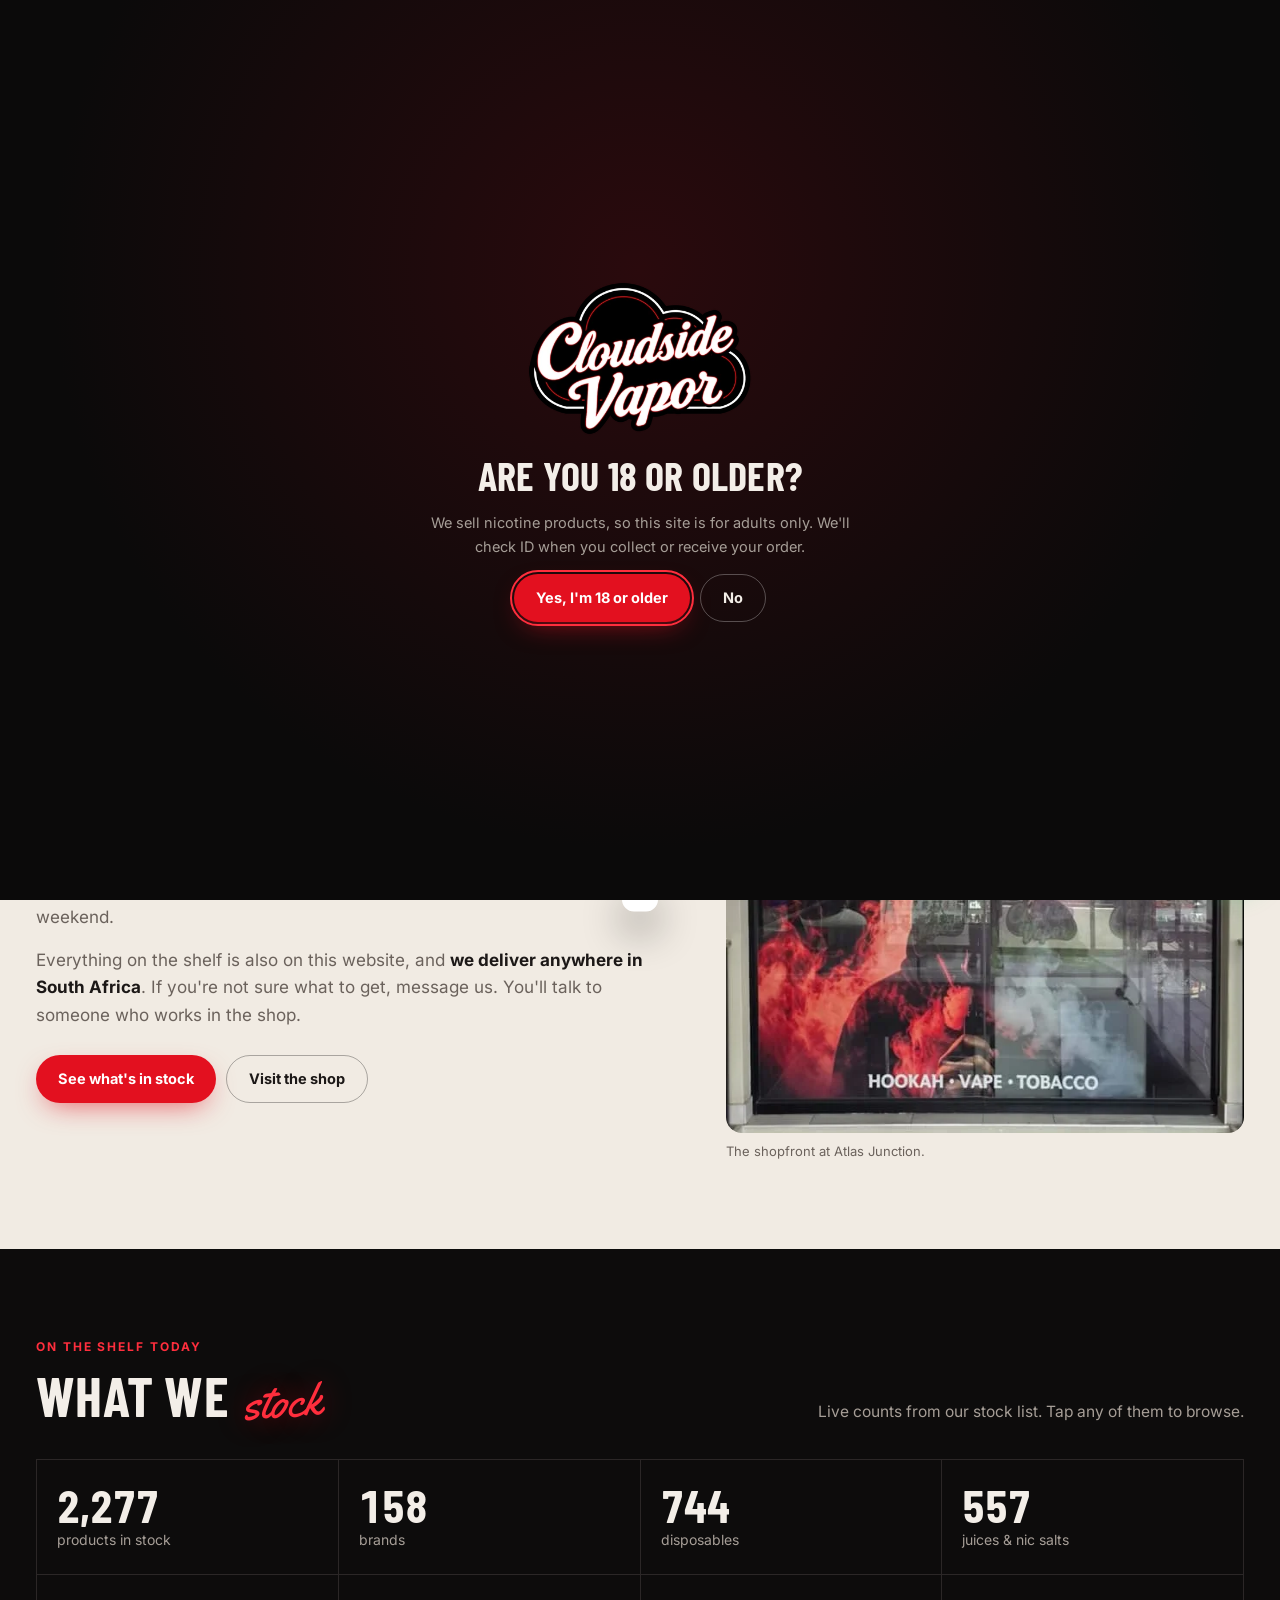
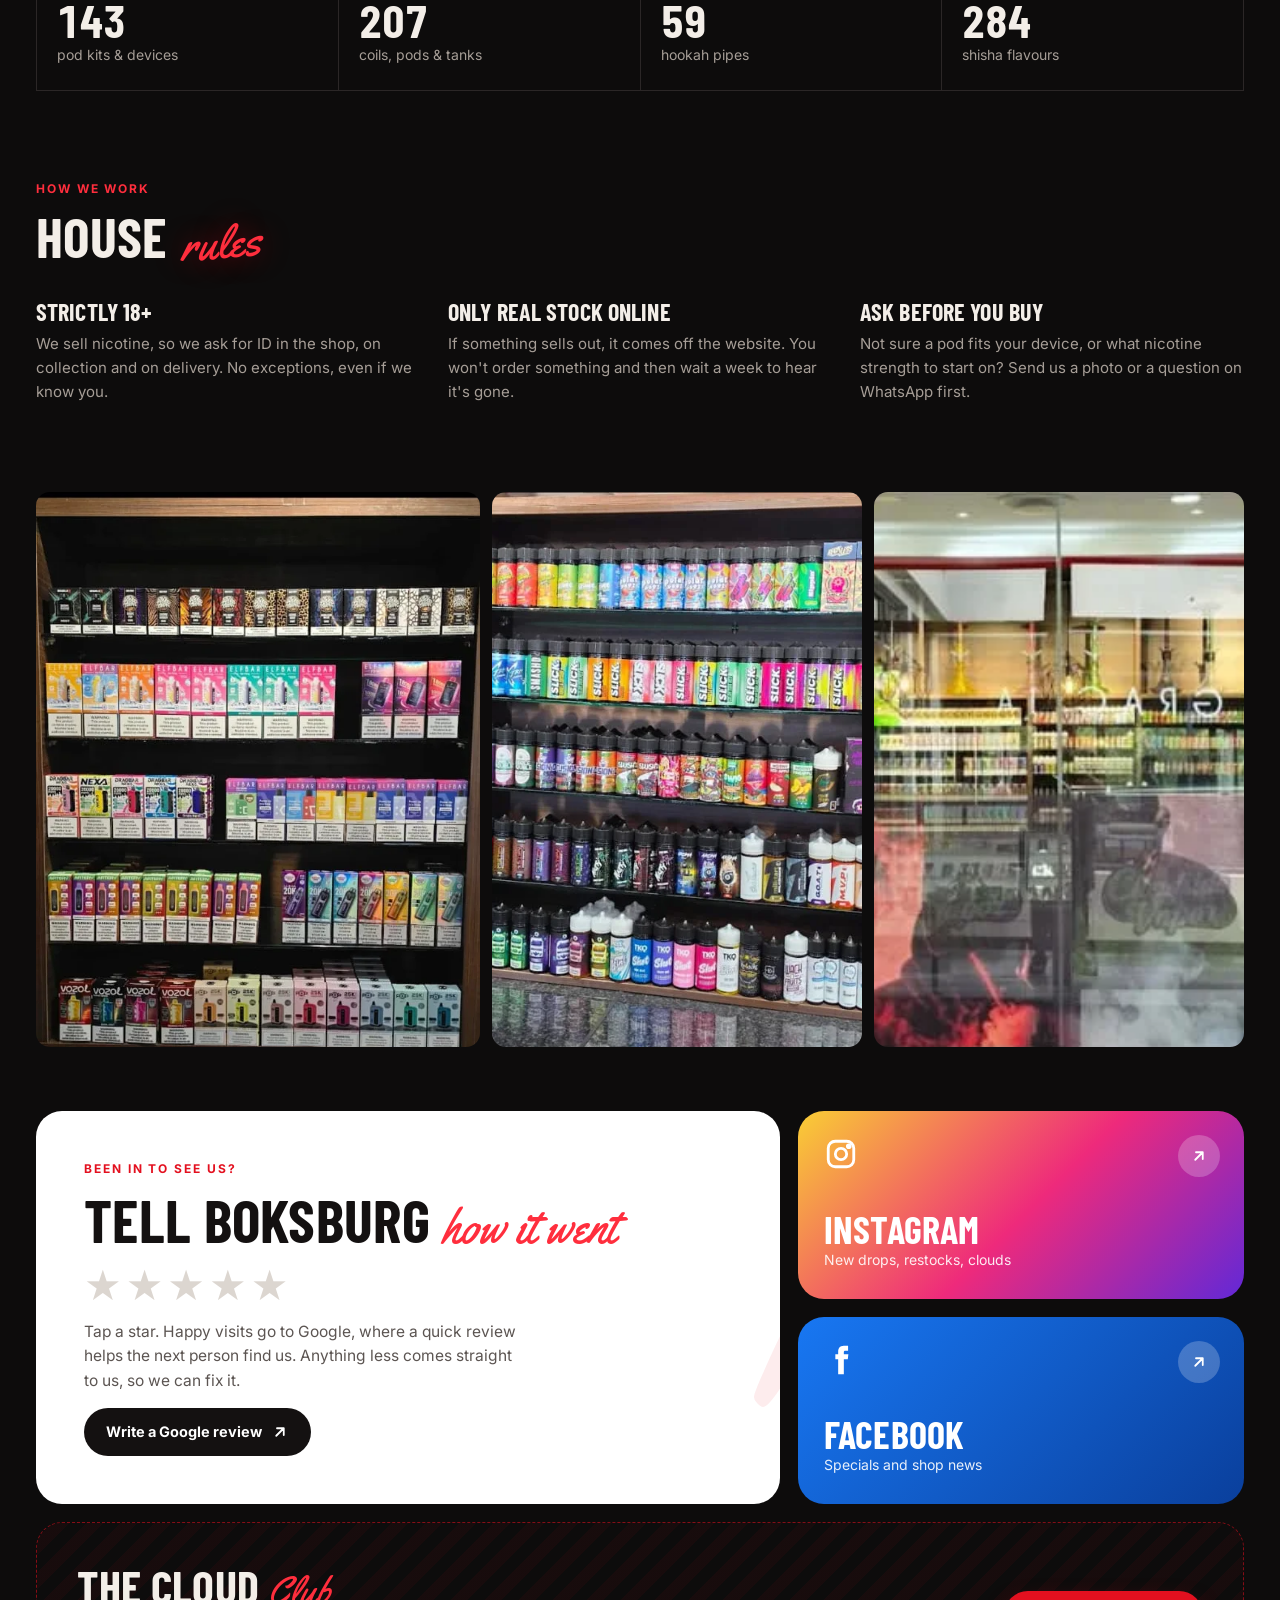
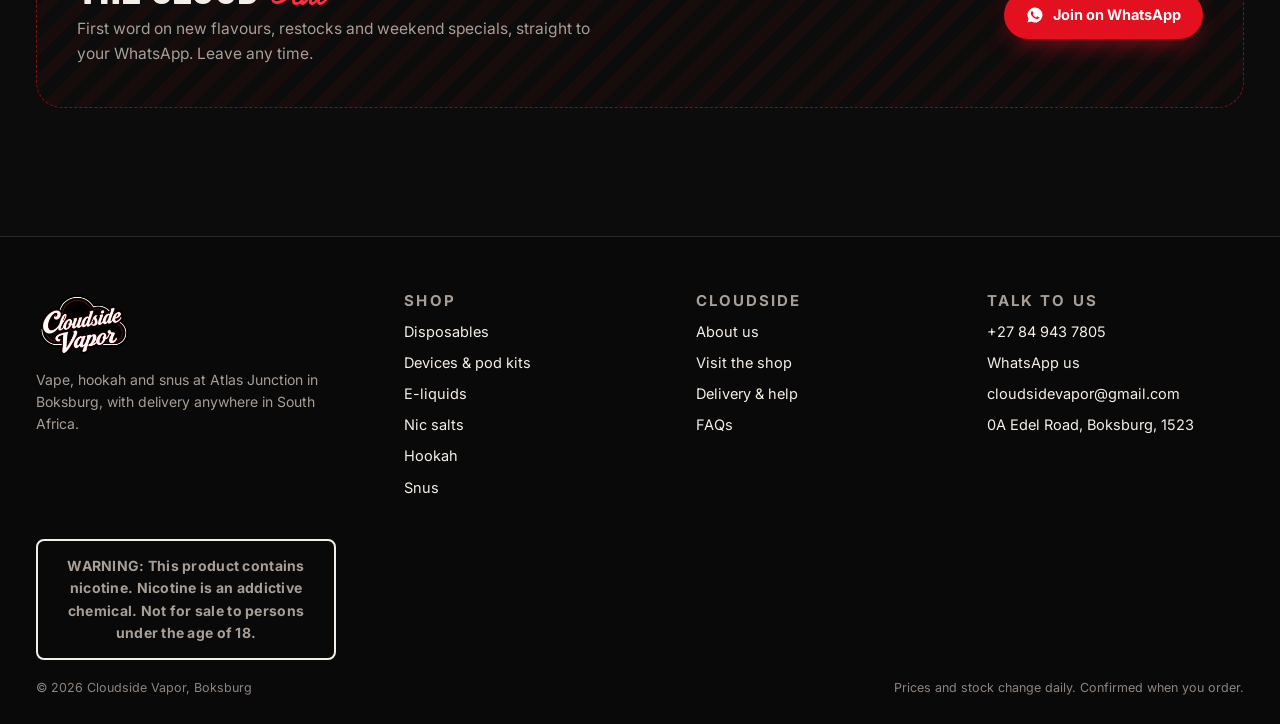
==== commit 3016a0ee: "Self-host fonts with preload, pin smoke shapes to stop layout shift Co-Authored-By: Claude Opus 5.5 " ====
--- a/about.html
+++ b/about.html
@@ -8,8 +8,8 @@
 <meta name="robots" content="noindex, nofollow">
 <meta name="theme-color" content="#0d0c0c">
 <link rel="icon" href="assets/img/icon.png">
-<link rel="preconnect" href="https://fonts.googleapis.com"><link rel="preconnect" href="https://fonts.gstatic.com" crossorigin>
-<link rel="stylesheet" href="https://fonts.googleapis.com/css2?family=Barlow+Condensed:wght@600;700&family=Inter:wght@400;500;600;700&family=Yellowtail&display=swap" media="print" onload="this.media='all'">
+<link rel="preload" href="assets/fonts/inter.woff2" as="font" type="font/woff2" crossorigin>
+<link rel="preload" href="assets/fonts/barlow-condensed-700.woff2" as="font" type="font/woff2" crossorigin>
 <link rel="stylesheet" href="assets/site.css">
 <style>
 .story{display:grid;grid-template-columns:1.1fr .9fr;gap:56px;align-items:center}
--- a/assets/site.css
+++ b/assets/site.css
@@ -1,3 +1,60 @@
+/* fonts: self-hosted latin subsets (Inter, Barlow Condensed, Yellowtail) */
+@font-face {
+  font-family: 'Barlow Condensed';
+  font-style: normal;
+  font-weight: 600;
+  font-display: swap;
+  src: url(fonts/barlow-condensed-600.woff2) format('woff2');
+  unicode-range: U+0000-00FF, U+0131, U+0152-0153, U+02BB-02BC, U+02C6, U+02DA, U+02DC, U+0304, U+0308, U+0329, U+2000-206F, U+20AC, U+2122, U+2191, U+2193, U+2212, U+2215, U+FEFF, U+FFFD;
+}
+@font-face {
+  font-family: 'Barlow Condensed';
+  font-style: normal;
+  font-weight: 700;
+  font-display: swap;
+  src: url(fonts/barlow-condensed-700.woff2) format('woff2');
+  unicode-range: U+0000-00FF, U+0131, U+0152-0153, U+02BB-02BC, U+02C6, U+02DA, U+02DC, U+0304, U+0308, U+0329, U+2000-206F, U+20AC, U+2122, U+2191, U+2193, U+2212, U+2215, U+FEFF, U+FFFD;
+}
+@font-face {
+  font-family: 'Inter';
+  font-style: normal;
+  font-weight: 400;
+  font-display: swap;
+  src: url(fonts/inter.woff2) format('woff2');
+  unicode-range: U+0000-00FF, U+0131, U+0152-0153, U+02BB-02BC, U+02C6, U+02DA, U+02DC, U+0304, U+0308, U+0329, U+2000-206F, U+20AC, U+2122, U+2191, U+2193, U+2212, U+2215, U+FEFF, U+FFFD;
+}
+@font-face {
+  font-family: 'Inter';
+  font-style: normal;
+  font-weight: 500;
+  font-display: swap;
+  src: url(fonts/inter.woff2) format('woff2');
+  unicode-range: U+0000-00FF, U+0131, U+0152-0153, U+02BB-02BC, U+02C6, U+02DA, U+02DC, U+0304, U+0308, U+0329, U+2000-206F, U+20AC, U+2122, U+2191, U+2193, U+2212, U+2215, U+FEFF, U+FFFD;
+}
+@font-face {
+  font-family: 'Inter';
+  font-style: normal;
+  font-weight: 600;
+  font-display: swap;
+  src: url(fonts/inter.woff2) format('woff2');
+  unicode-range: U+0000-00FF, U+0131, U+0152-0153, U+02BB-02BC, U+02C6, U+02DA, U+02DC, U+0304, U+0308, U+0329, U+2000-206F, U+20AC, U+2122, U+2191, U+2193, U+2212, U+2215, U+FEFF, U+FFFD;
+}
+@font-face {
+  font-family: 'Inter';
+  font-style: normal;
+  font-weight: 700;
+  font-display: swap;
+  src: url(fonts/inter.woff2) format('woff2');
+  unicode-range: U+0000-00FF, U+0131, U+0152-0153, U+02BB-02BC, U+02C6, U+02DA, U+02DC, U+0304, U+0308, U+0329, U+2000-206F, U+20AC, U+2122, U+2191, U+2193, U+2212, U+2215, U+FEFF, U+FFFD;
+}
+@font-face {
+  font-family: 'Yellowtail';
+  font-style: normal;
+  font-weight: 400;
+  font-display: swap;
+  src: url(fonts/yellowtail-400.woff2) format('woff2');
+  unicode-range: U+0000-00FF, U+0131, U+0152-0153, U+02BB-02BC, U+02C6, U+02DA, U+02DC, U+0304, U+0308, U+0329, U+2000-206F, U+20AC, U+2122, U+2191, U+2193, U+2212, U+2215, U+FEFF, U+FFFD;
+}
 /* Cloudside Vapor — shared styles. Dark shop floor, warm paper for the "about us" moments, one red. */
 :root{
   --bg:#0d0c0c; --panel:#161414; --panel2:#1d1a1a; --line:#2b2727; --ink:#f3eee8; --mute:#a69e97; --dim:#8c847e;
@@ -227,10 +284,10 @@
 h1 .script,h2 .script{display:inline-block;font-size:.82em;transform:rotate(-4deg);margin:0 .06em;text-shadow:0 0 30px rgba(227,16,31,.45)}
 .smoke{position:absolute;inset:0;overflow:hidden;pointer-events:none;z-index:0}
 .smoke i{position:absolute;border-radius:50%;background:radial-gradient(closest-side,rgba(255,255,255,.09),rgba(255,255,255,0));will-change:transform;animation:drift 26s ease-in-out infinite}
-.smoke i:nth-child(1){width:70vmax;height:50vmax;left:-25vmax;top:10%}
-.smoke i:nth-child(2){width:60vmax;height:45vmax;right:-20vmax;top:-15%;background:radial-gradient(closest-side,rgba(227,16,31,.22),rgba(227,16,31,0));animation-duration:32s;animation-delay:-8s}
-.smoke i:nth-child(3){width:50vmax;height:40vmax;left:25%;bottom:-25vmax;animation-duration:38s;animation-delay:-16s}
-.smoke i:nth-child(4){width:35vmax;height:30vmax;right:10%;bottom:5%;background:radial-gradient(closest-side,rgba(255,80,90,.12),rgba(255,80,90,0));animation-duration:22s;animation-delay:-4s}
+.smoke i:nth-child(1){width:70vmax;height:50vmax;left:-25vmax;top:6vmax}
+.smoke i:nth-child(2){width:60vmax;height:45vmax;left:55vw;top:-10vmax;background:radial-gradient(closest-side,rgba(227,16,31,.22),rgba(227,16,31,0));animation-duration:32s;animation-delay:-8s}
+.smoke i:nth-child(3){width:50vmax;height:40vmax;left:25vw;top:30vmax;animation-duration:38s;animation-delay:-16s}
+.smoke i:nth-child(4){width:35vmax;height:30vmax;left:60vw;top:28vmax;background:radial-gradient(closest-side,rgba(255,80,90,.12),rgba(255,80,90,0));animation-duration:22s;animation-delay:-4s}
 @keyframes drift{0%,100%{transform:translate3d(0,0,0) scale(1)}33%{transform:translate3d(6vmax,-4vmax,0) scale(1.12)}66%{transform:translate3d(-5vmax,3vmax,0) scale(.94)}}
 .marquee{overflow:hidden;background:var(--red);color:#fff;transform:rotate(-1.4deg);margin-inline:-20px;padding-block:13px;position:relative;z-index:3;box-shadow:0 18px 40px -12px rgba(227,16,31,.55)}
 .marquee.alt{background:var(--paper);color:var(--paper-ink);transform:rotate(1deg);margin-top:-40px;z-index:2;box-shadow:none}
